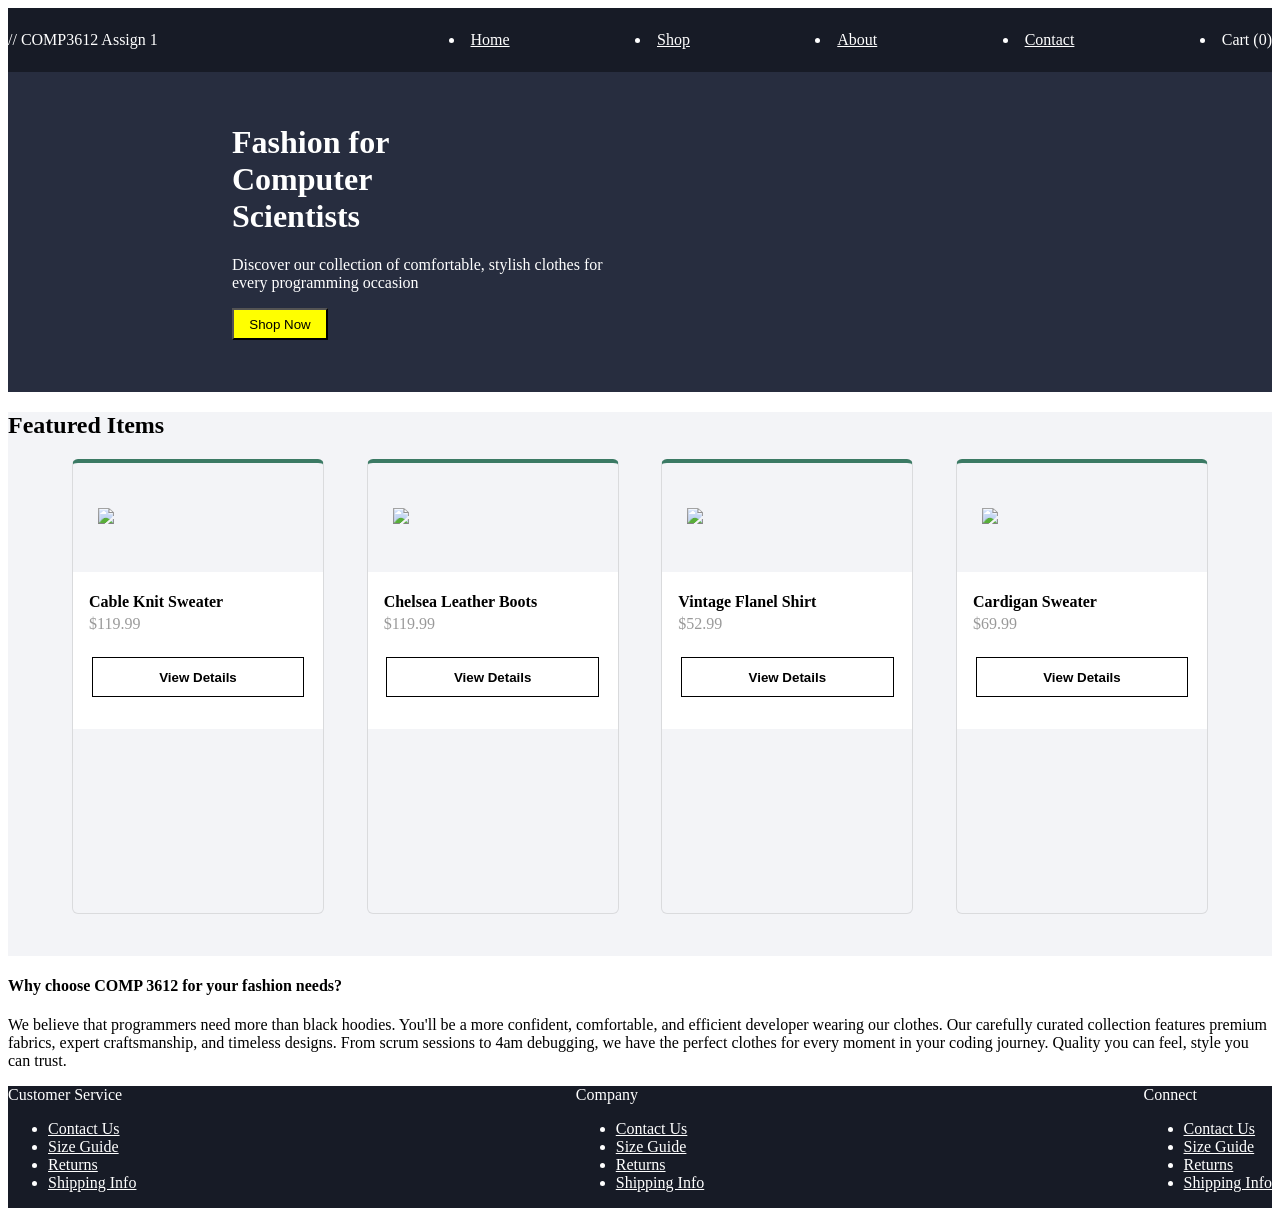
==== index.html @ 97834c59 "fix(card): added white background under image" ====
<!DOCTYPE html>
<html>
  <head>
    <link rel="stylesheet" href="style.css">
    <title>Fashion for Computer Scientists</title>
  </head>
      <header>
        // COMP3612 Assign 1
        <div id="nav-tems">
        <nav>
            <ul>
            </div>
                <li><a href="index.html">Home</a></li>
                <li><a href="index.htnk">Shop</a></li>
                <li><a href="about.html">About</a></li>
                <li><a href="contact.html">Contact</a></li>
                <li><span>Cart (0)</span></li>
            </ul>
    </header>
  <body>
    <div id='intro-card'>
      <h1 class="intro-item">
        <span>Fashion for</span>
        <span>Computer</span>
        <span>Scientists</span>
      </h1>
      <p class="intro-item">
        <span>Discover our collection of comfortable, stylish clothes 
        for</span>
        <span> every programming occasion </span> </p>
        <button class="intro-item">Shop Now</button>
    </div>
      <div id="shop-items">
      <h2>Featured Items</h2>

      <div id="item-cards">
        <div class="card">
          <img src="data/images/003-small-front.png">
          <div class="card-content">
            <h4>Cable Knit Sweater</h4>
            <p>$119.99</p>
            <button class="card-button">View Details</button>
          </div>
        </div>
        <div class="card">
          <img src="data/images/008-small-front.png">
          <div class="card-content">
            <h4>Chelsea Leather Boots</h4>
            <p>$119.99</p>
            <button class="card-button">View Details</button>
          </div>
        </div>
        <div class="card">
          <img src="data/images/011-small-front.png">
          <div class="card-content">
            <h4>Vintage Flanel Shirt</h4>
            <p>$52.99</p>
            <button class="card-button">View Details</button>
          </div>
        </div>
        <div class="card">
          <img src="data/images/009-small-front.png">
          <div class="card-content">
            <h4>Cardigan Sweater</h4>
            <p>$69.99</p>
            <button class="card-button">View Details</button>
          </div>
        </div>
      </div>
    </div>

          <h4>Why choose COMP 3612 for your fashion needs?</h4>
      <p>We believe that programmers need more than black hoodies. You'll be a more confident,
          comfortable, and efficient developer wearing our clothes. Our carefully curated 
          collection features premium fabrics, expert craftsmanship, and timeless designs.
          From scrum sessions to 4am debugging, we have the perfect clothes for every moment
          in your coding journey. Quality you can feel, style you can trust.
      </p>
  </body>
    <footer>
      <div class="footer-label">
        <div class="footer-column">  
          <span>Customer Service</span>
          <div class="footer-nav">
            <nav>
              <ul>
                <li><a href="index.html">Contact Us</a></li>
                <li><a href="index.htnk">Size Guide</a></li>
                <li><a href="about.html">Returns</a></li>
                <li><a href="contact.html">Shipping Info</a></li>
              </ul>
            </nav>
          </div>
        </div>
        <div class="footer-column">
          <span>Company</span>
          <div class="footer-nav">
            <nav>
              <ul>
                <li><a href="index.html">Contact Us</a></li>
                <li><a href="index.htnk">Size Guide</a></li>
                <li><a href="about.html">Returns</a></li>
                <li><a href="contact.html">Shipping Info</a></li>
              </ul>
            </nav>
          </div>
        </div>
          <div class="footer-column">
          <span>Connect</span>
          <div class="footer-nav">
            <nav>
              <ul>
                <li><a href="index.html">Contact Us</a></li>
                <li><a href="index.htnk">Size Guide</a></li>
                <li><a href="about.html">Returns</a></li>
                <li><a href="contact.html">Shipping Info</a></li>
              </ul>
            </nav>
          </div>
        </div>
      </div>
    </footer>
</html>
---- style.css ----
header {
    display: flex;
    justify-content: space-between;
    align-items: center;
    background-color: #171B26;
    height: 4rem;
    color: #ffff;
    a {
        color: #ffff;
    }
}

#intro-card {
    display: flex;
    flex-direction: column;;
    justify-content: center;
    background-color: #272D3F;
    color: #ffff;
    height: 20rem;
    button {
        height: 2rem;
        width: 6rem;
        padding: 7px;
        background-color: yellow;
    }
    button:hover {
        cursor: pointer;
    }
    .intro-item {
        margin-top: 0;
        margin-left: 14rem;
        span {
            display: block;
        }
    }
}

#shop-items {
    background-color: #F3F4F7;
    width: 100%;
    height: 34rem;
}

#item-cards {
    display: flex;
    justify-content: space-between;
    padding: 0 4rem;
}

.card {
    border: 1px solid rgba(0, 0, 0, 0.1);
    border-top: 4px solid #3b7a64;
    border-radius: 6px;
    height: 450px;
    width: 250px;
    display: flex;
    flex-direction: column;
    overflow: hidden;
    img {
        padding-left: 0;
        width: 80%;
        height: auto;
        margin: 0 auto;
        margin-top: 45px;
    }
    h4,p {
        margin-left: 1rem;
    }
}

.card:hover {
    border: solid 1px;
    border-top: 4px solid #D6A419;
}

.card-content {
    display: flex;
    flex-direction: column;
    margin-top: 3rem;
    background-color: #ffff;
    height: 35%;
    button {
        width: 85%;
        height: 40px;
        margin: 8px auto;
        font-weight: bold;
        border: 1px solid;
        border-radius: 0px;
        background-color: white;
    }
    button:hover {
        cursor: pointer;
        background-color: black;
        color: #ffff;
    }
    h4 {
        margin-bottom: 4px;
    }
    p {
        margin-top: 0px;
        color: rgba(0, 0, 0, 0.4);
    }
}

footer {
    background-color: #171B26;
    color: #ffff;
}

.footer-label {
    display: flex;
    justify-content: space-between;
}

.footer-nav {
    a {
        color: #ffff;
    }
}
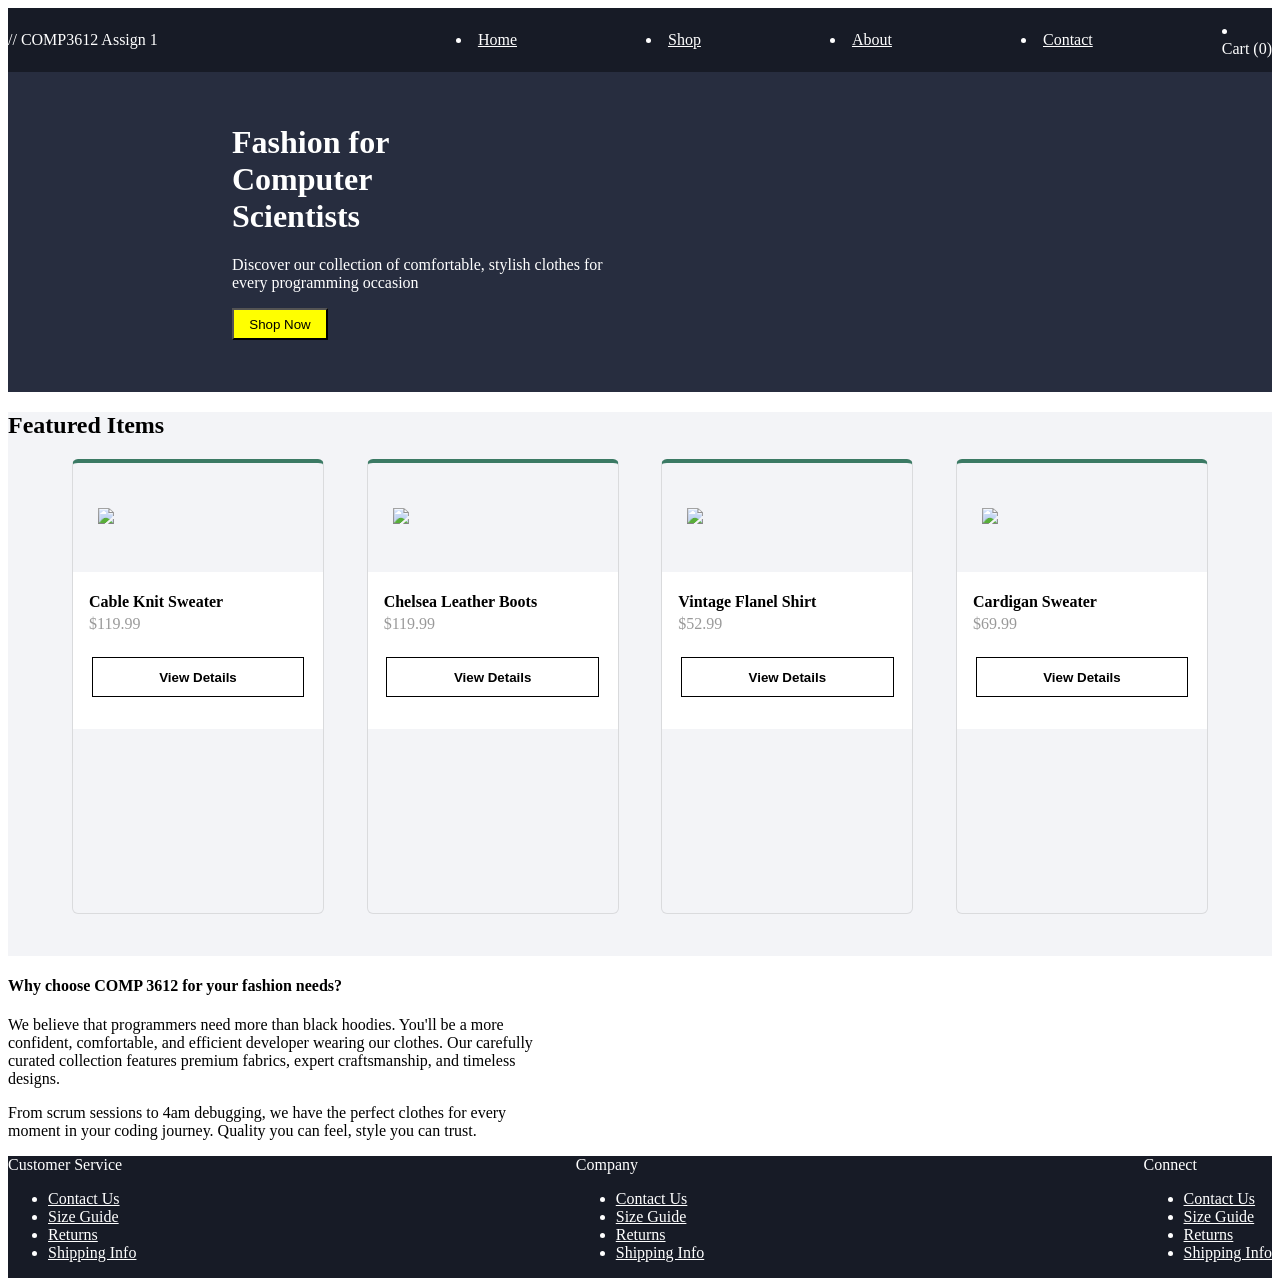
==== commit 818de099: "feat: foramtted text below cards" ====
--- a/index.html
+++ b/index.html
@@ -70,11 +70,20 @@
     </div>
 
           <h4>Why choose COMP 3612 for your fashion needs?</h4>
-      <p>We believe that programmers need more than black hoodies. You'll be a more confident,
-          comfortable, and efficient developer wearing our clothes. Our carefully curated 
-          collection features premium fabrics, expert craftsmanship, and timeless designs.
-          From scrum sessions to 4am debugging, we have the perfect clothes for every moment
-          in your coding journey. Quality you can feel, style you can trust.
+      <span>We believe that programmers need more than black hoodies. You'll be a more
+      </span> 
+      <span>confident,
+          comfortable, and efficient developer wearing our clothes. Our carefully
+      </span>
+      <span> curated 
+          collection features premium fabrics, expert craftsmanship, and timeless
+      </span>
+      <span>designs.</span>
+      <p>
+      <span>From scrum sessions to 4am debugging, we have the perfect clothes for every </span>
+      <span>
+        moment in your coding journey. Quality you can feel, style you can trust.
+      </span>
       </p>
   </body>
     <footer>
--- a/style.css
+++ b/style.css
@@ -7,6 +7,12 @@
     color: #ffff;
     a {
         color: #ffff;
+    }
+}
+
+body {
+    span {
+        display: block;
     }
 }
 
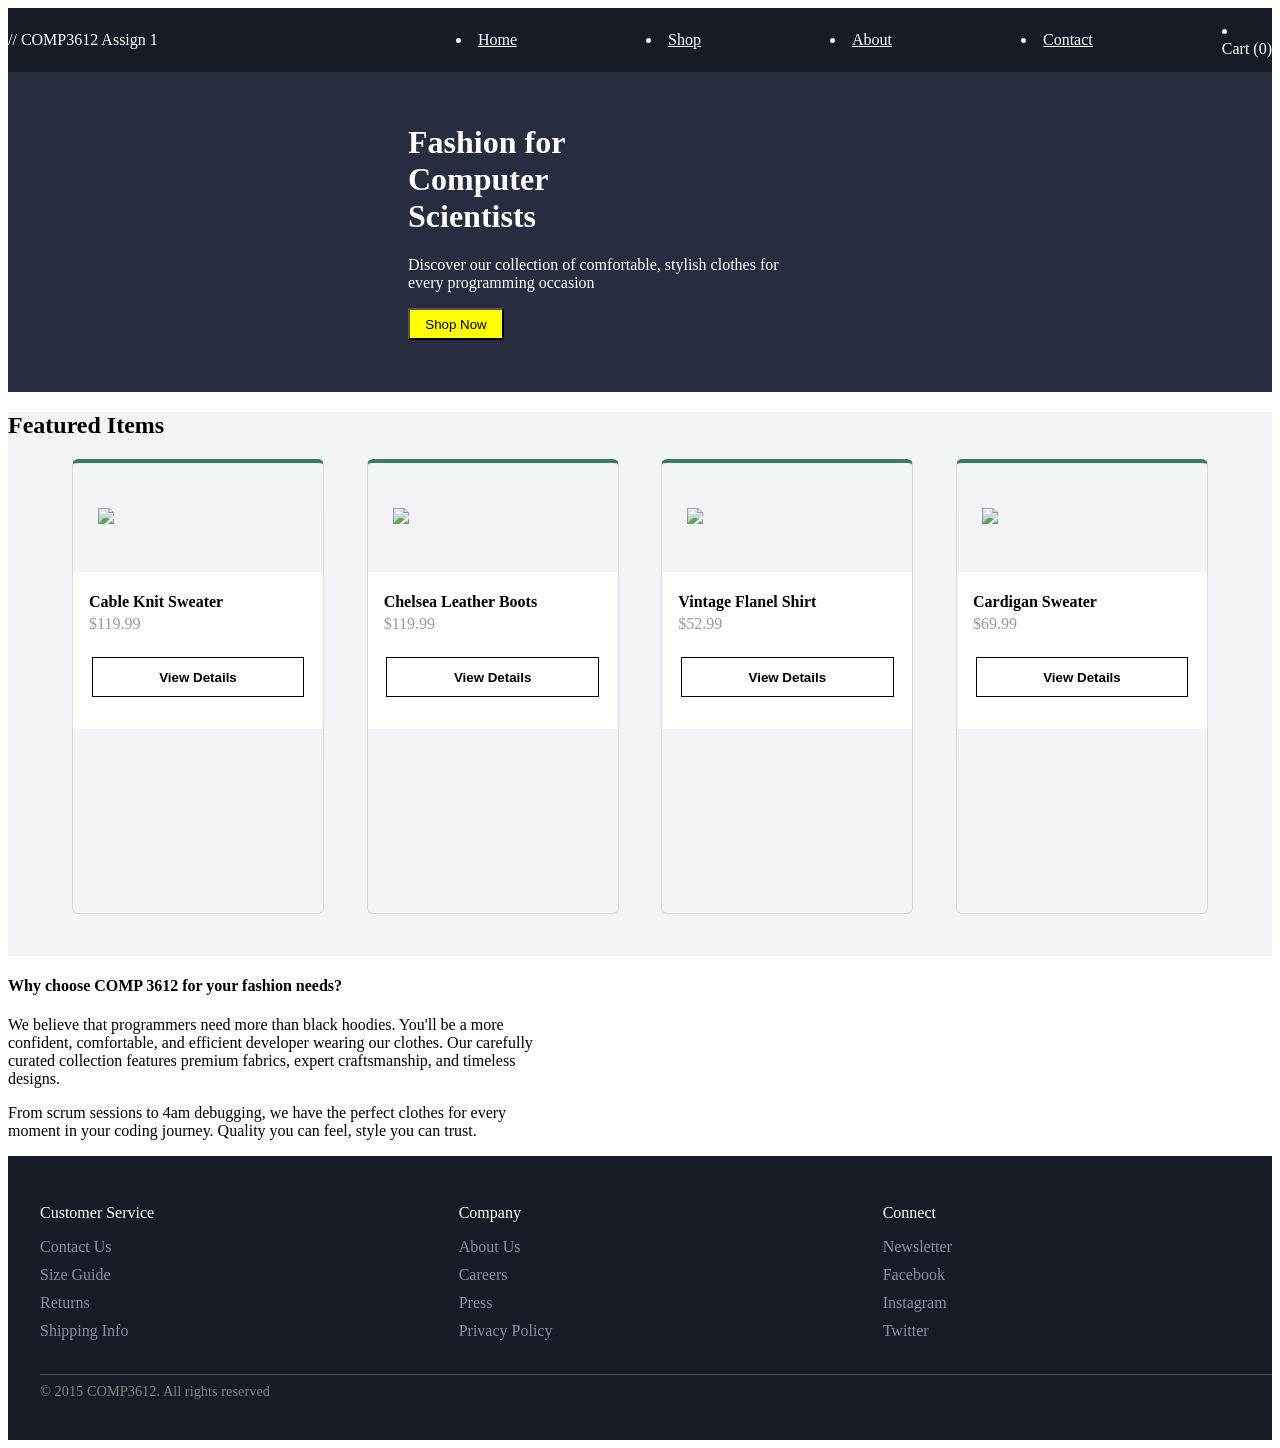
==== commit 4ddc3f3d: "feat(footer): added formatting to footer" ====
--- a/index.html
+++ b/index.html
@@ -106,10 +106,10 @@
           <div class="footer-nav">
             <nav>
               <ul>
-                <li><a href="index.html">Contact Us</a></li>
-                <li><a href="index.htnk">Size Guide</a></li>
-                <li><a href="about.html">Returns</a></li>
-                <li><a href="contact.html">Shipping Info</a></li>
+                <li><a href="index.html">About Us</a></li>
+                <li><a href="index.htnk">Careers</a></li>
+                <li><a href="about.html">Press</a></li>
+                <li><a href="contact.html">Privacy Policy</a></li>
               </ul>
             </nav>
           </div>
@@ -119,14 +119,16 @@
           <div class="footer-nav">
             <nav>
               <ul>
-                <li><a href="index.html">Contact Us</a></li>
-                <li><a href="index.htnk">Size Guide</a></li>
-                <li><a href="about.html">Returns</a></li>
-                <li><a href="contact.html">Shipping Info</a></li>
+                <li><a href="index.html">Newsletter</a></li>
+                <li><a href="index.htnk">Facebook</a></li>
+                <li><a href="about.html">Instagram</a></li>
+                <li><a href="contact.html">Twitter</a></li>
               </ul>
             </nav>
           </div>
         </div>
       </div>
+      <hr class="footer-divider">
+      <span id="copyright">© 2015 COMP3612. All rights reserved</span>
     </footer>
 </html>
--- a/style.css
+++ b/style.css
@@ -34,7 +34,7 @@
     }
     .intro-item {
         margin-top: 0;
-        margin-left: 14rem;
+        margin-left: 25rem;
         span {
             display: block;
         }
@@ -111,6 +111,9 @@
 footer {
     background-color: #171B26;
     color: #ffff;
+    padding-top: 3rem;
+    padding-left: 2rem;
+    padding-bottom: 2.5rem;
 }
 
 .footer-label {
@@ -119,7 +122,31 @@
 }
 
 .footer-nav {
+    padding-right: 20rem;
+    ul {
+        list-style: none;
+        padding: 0;
+    }
+    li {
+        padding-bottom: 10px;
+    }
     a {
-        color: #ffff;
+        color: #8A8FA0;
+        text-decoration: none;
     }
+    a:hover {
+        cursor: pointer;
+        text-decoration: underline;
+    }
+}
+
+.footer-divider {
+    width: 100%;
+    border: none;
+    border-top: 1px solid rgba(255, 255, 255, 0.2);
+}
+
+#copyright {
+    color: grey;
+    font-size: 0.9rem;
 }
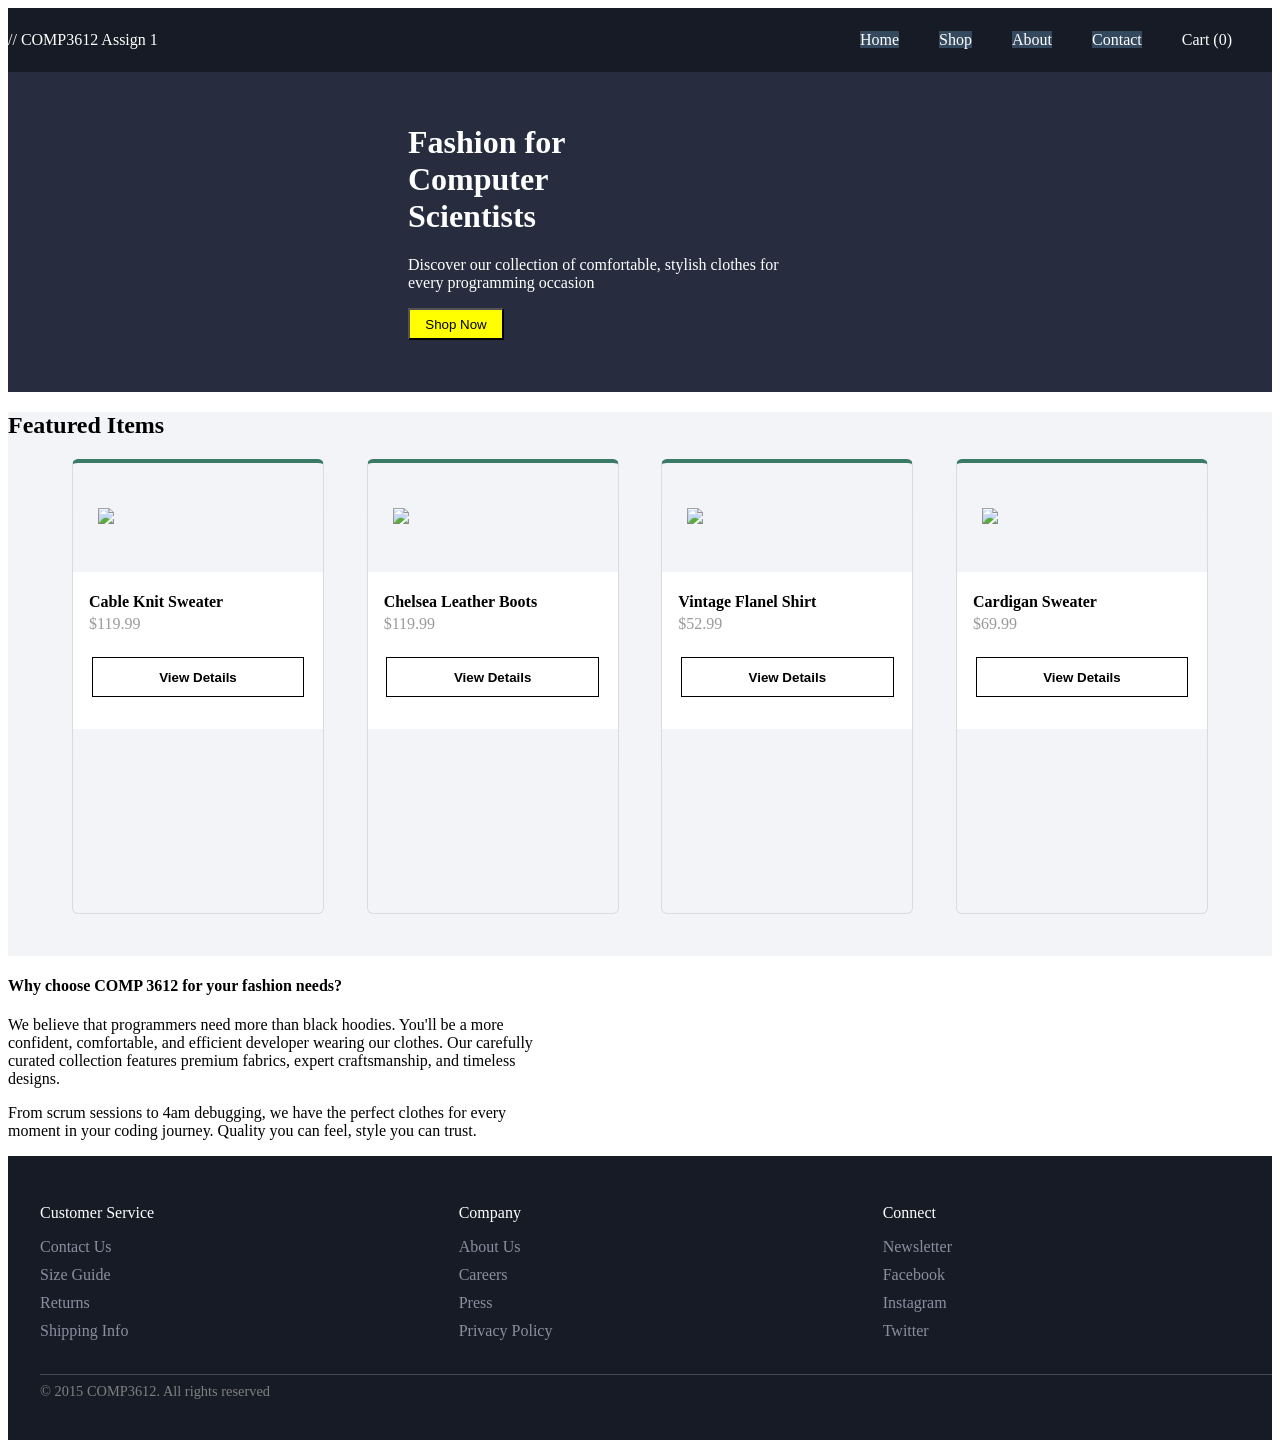
==== commit bb9347b5: "feat(header): header formatting" ====
--- a/index.html
+++ b/index.html
@@ -10,11 +10,13 @@
         <nav>
             <ul>
             </div>
+              <div id="header-nav">
                 <li><a href="index.html">Home</a></li>
                 <li><a href="index.htnk">Shop</a></li>
                 <li><a href="about.html">About</a></li>
                 <li><a href="contact.html">Contact</a></li>
                 <li><span>Cart (0)</span></li>
+              </div>
             </ul>
     </header>
   <body>
--- a/style.css
+++ b/style.css
@@ -7,6 +7,23 @@
     color: #ffff;
     a {
         color: #ffff;
+        text-decoration: none;
+    }
+    a:hover {
+        text-decoration: underline;
+    }
+    li {
+        list-style: none;
+        padding: 0;
+    }
+}
+
+#header-nav {
+    display: flex;
+    gap: 2.5rem;
+    margin-right: 2.5rem;
+    a {
+        background-color: #34495E;
     }
 }
 
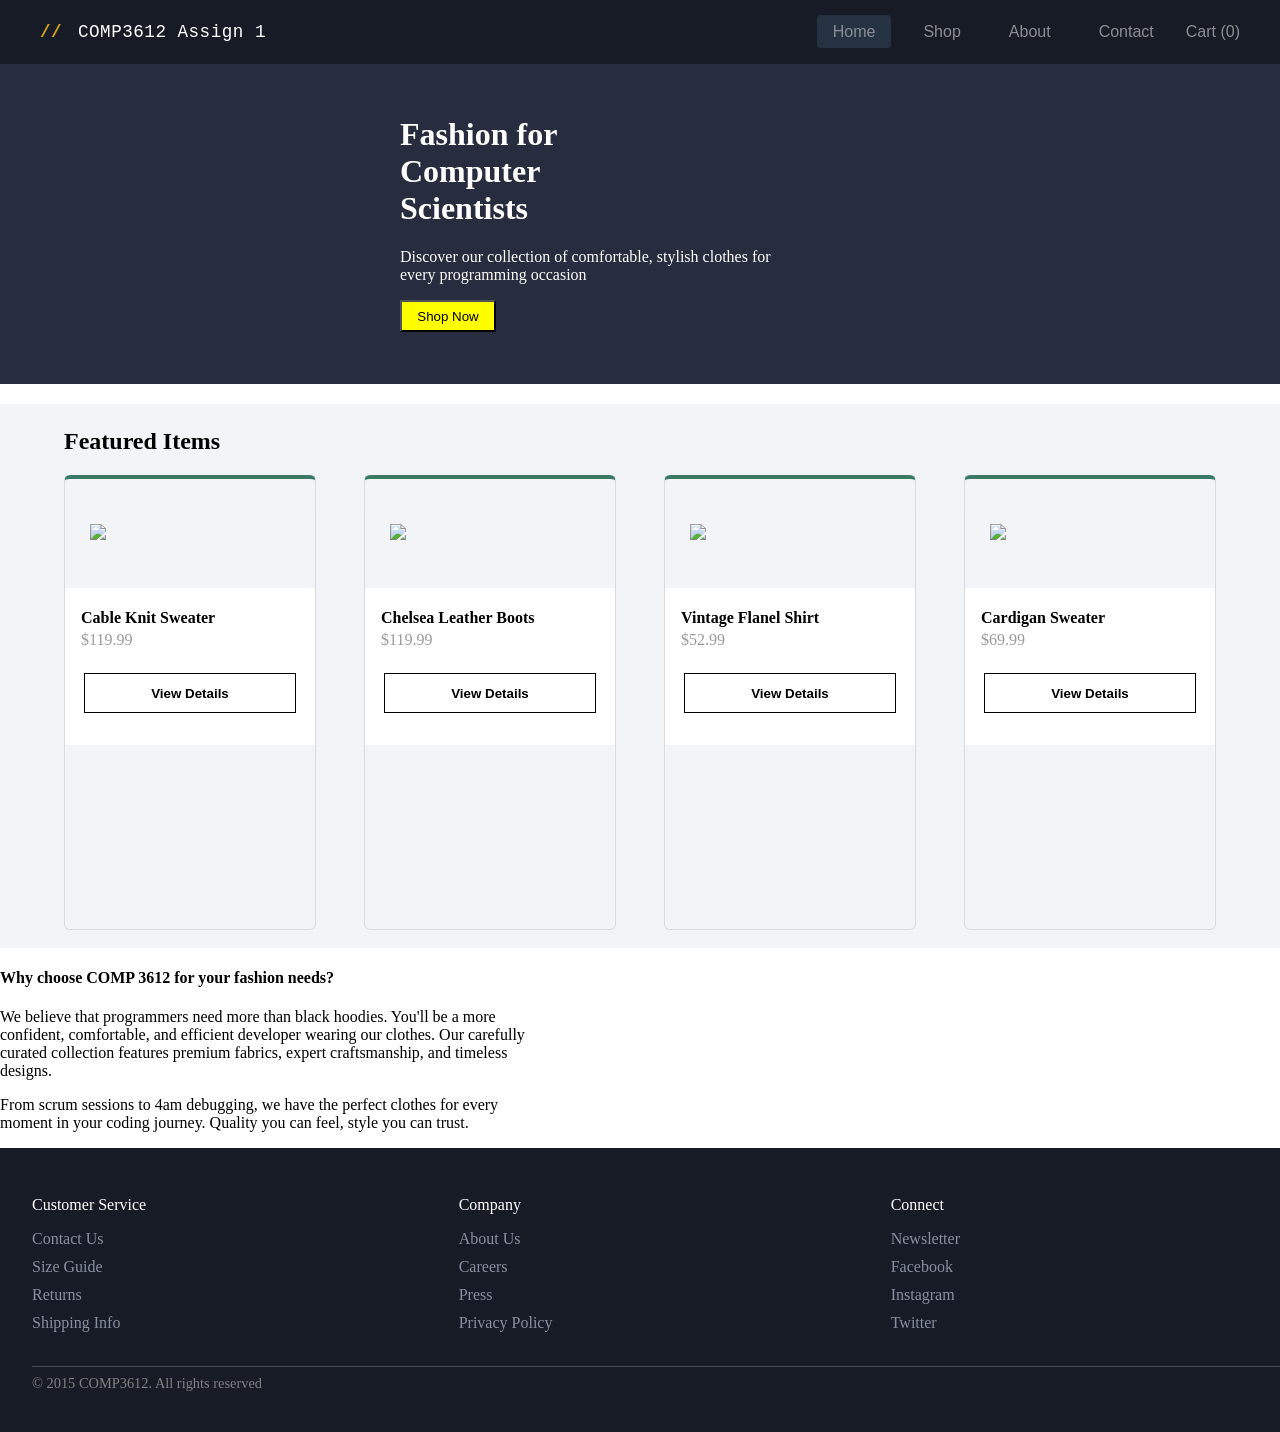
==== commit b52db63c: "feat(proudct): small changes" ====
--- a/index.html
+++ b/index.html
@@ -1,23 +1,26 @@
 <!DOCTYPE html>
 <html>
   <head>
+    <link rel="preconnect" href="https://fonts.googleapis.com">
+    <link rel="preconnect" href="https://fonts.gstatic.com" crossorigin>
+    <link href="https://fonts.googleapis.com/css2?family=Inter:wght@400;500;600;7
+    00&family=Playfair+Display:wght@700&display=swap" rel="stylesheet">
     <link rel="stylesheet" href="style.css">
     <title>Fashion for Computer Scientists</title>
   </head>
       <header>
-        // COMP3612 Assign 1
-        <div id="nav-tems">
+        <div id="header-logo">
+            <span id="logo-slashes">//</span> COMP3612 Assign 1
+        </div>
         <nav>
-            <ul>
-            </div>
-              <div id="header-nav">
-                <li><a href="index.html">Home</a></li>
-                <li><a href="index.htnk">Shop</a></li>
+            <ul id="header-nav">
+                <li><a href="index.html" class="active">Home</a></li>
+                <li><a href="product.html">Shop</a></li>
                 <li><a href="about.html">About</a></li>
                 <li><a href="contact.html">Contact</a></li>
                 <li><span>Cart (0)</span></li>
-              </div>
             </ul>
+        </nav>
     </header>
   <body>
     <div id='intro-card'>
@@ -70,7 +73,7 @@
         </div>
       </div>
     </div>
-
+    <div id="middle-text">
           <h4>Why choose COMP 3612 for your fashion needs?</h4>
       <span>We believe that programmers need more than black hoodies. You'll be a more
       </span> 
@@ -87,6 +90,7 @@
         moment in your coding journey. Quality you can feel, style you can trust.
       </span>
       </p>
+    </div>
   </body>
     <footer>
       <div class="footer-label">
--- a/style.css
+++ b/style.css
@@ -5,8 +5,11 @@
     background-color: #171B26;
     height: 4rem;
     color: #ffff;
+    font-family: sans-serif;
+    padding: 0 2.5rem;
     a {
         color: #ffff;
+        opacity: 50%;
         text-decoration: none;
     }
     a:hover {
@@ -15,19 +18,47 @@
     li {
         list-style: none;
         padding: 0;
-    }
+        span {
+            color: #ffff;
+            opacity: 50%;
+        }
+    }
+}
+
+#header-logo {
+    font-size: 1.1rem;
+    letter-spacing: 0.5px;
+    font-family: monospace;
+}
+
+#logo-slashes {
+    color: #D6A419;
+    font-weight: bold;
+    margin-right: 0.3rem;
+    display: inline;
 }
 
 #header-nav {
     display: flex;
-    gap: 2.5rem;
-    margin-right: 2.5rem;
+    gap: 1rem;
+    margin: 0;
+    padding: 0;
     a {
+        padding: 0.5rem 1rem;
+        border-radius: 4px;
+        transition: background-color 0.2s;
+    }
+    a.active {
         background-color: #34495E;
     }
+    a:hover {
+        text-decoration: none;
+        background-color: #2C3E50;
+    }
 }
 
 body {
+    margin: 0;
     span {
         display: block;
     }
@@ -62,6 +93,10 @@
     background-color: #F3F4F7;
     width: 100%;
     height: 34rem;
+    h2 {
+        padding-top: 1.5rem;
+        padding-left: 4rem;
+    }
 }
 
 #item-cards {
@@ -110,6 +145,7 @@
         border: 1px solid;
         border-radius: 0px;
         background-color: white;
+        font-family: sans-serif;
     }
     button:hover {
         cursor: pointer;
@@ -118,6 +154,7 @@
     }
     h4 {
         margin-bottom: 4px;
+        font-family: serif;
     }
     p {
         margin-top: 0px;
@@ -166,4 +203,495 @@
 #copyright {
     color: grey;
     font-size: 0.9rem;
+}
+
+/* about.html */
+
+#about-card {
+    display: flex;
+    flex-direction: column;;
+    justify-content: center;
+    background-color: #272D3F;
+    color: #ffff;
+    height: 20rem;
+    .intro-item {
+        margin-top: 0;
+        margin-left: 25rem;
+        span {
+            display: block;
+        }
+    }
+}
+
+
+.story-card {
+    display: flex;
+    align-items: center;
+    padding: 2rem 4rem;
+    background-color: #F3F4F7;
+    border-bottom: 1px solid rgba(0, 0, 0, 0.1);
+    h2 {
+        flex: 1;
+        padding-left: 12rem;
+    }
+    p {
+        flex: 2;
+        margin: 0;
+        max-width: 30%;
+        padding-right: 6rem;
+        color: #63676A;
+    }
+}
+
+#value-section h3 {
+    text-align: center;
+    margin-top: 3rem;
+    margin-bottom: 3rem;
+    color: grey;
+}
+
+#value-cards {
+    display: flex;
+    justify-content: center;
+    align-items: center;
+    gap: 1.5rem;
+}
+
+.wide-card {
+    display: flex;
+    flex-direction: column;
+    justify-content: center;
+    height: 250px;
+    width: 350px;
+    padding: 20px;
+    background-color: #F3F4F7;
+    border: 1px solid rgba(0, 0, 0, 0.1);
+    border-radius: 6px;
+}
+
+#team {
+    background-color: #F3F4F7;
+    h3 {
+        padding-top: 5rem;
+    }
+    #main-desc {
+        max-width: 30%;
+        padding-bottom: 2rem;
+    }
+}
+
+#team > * {
+    margin-left: 10%;
+    margin-right: 10%;
+}
+
+.team-card {
+    display: flex;
+    justify-content: space-between;
+    gap: 15px;
+}
+
+.photo-placeholder {
+    background-color: #ffff;
+    margin: 0 auto;
+    height: 350px;
+    width: 100%;
+    display: flex;
+    justify-content: center;
+    align-items: center;
+    border: 1px solid rgba(0, 0, 0, 0.1);
+}
+
+.member-card{
+    width: 400px;
+    #company-title {
+        color: darkgoldenrod;
+    }   
+}
+
+#journey {
+    border-top: 1px solid rgba(0, 0, 0, 0.1);
+    border-bottom: 1px solid rgba(0, 0, 0, 0.1);
+    padding: 1.5rem 1rem;
+}
+
+#journey h3 {
+    text-align: center;
+    margin: 0 0 1.5rem;
+}
+
+#journey ol {
+    box-sizing: border-box;
+    position: relative;
+    width: 30rem;
+    max-width: 100%;
+    margin-left: 40rem; 
+    padding: 0 0 0 1.5rem;
+    list-style: none;
+    border-left: 1px solid #d5d8df;
+}
+
+#journey li {
+    position: relative;
+    margin-bottom: 1.25rem;
+}
+
+#journey li:last-child {
+    margin-bottom: 0;
+}
+
+#journey li::before {
+    content: "";
+    position: absolute;
+    left: -1.85rem;
+    top: 0.2rem;
+    width: 0.6rem;
+    height: 0.6rem;
+    border-radius: 50%;
+    background-color: #d6a419;
+}
+
+.journey-date {
+    color: #3b7a64;
+    font-size: 1rem
+}
+
+#journey li p {
+    margin: 0.3rem 0 0;
+    color: #63676a;
+    font-size: 1rem
+}
+
+#contact {
+    background-color: #F3F4F7;
+    height: 250px;
+    > * {
+        margin-left: 18rem;
+    }
+    h3 {
+        padding-top: 3rem;
+    }
+}
+
+
+.card-container {
+    display: flex;
+    gap: 20px;
+}
+
+.contact-card { 
+    background-color: #ffff ;
+    border: 1px solid rgba(0, 0, 0, 0.1);
+    border-radius: 6px;
+    height: 120px;
+    width: 340px;
+    h4{
+        padding-top: 12px;
+    }
+    h4,p,span {
+        padding-left: 10px;
+        width: 20ch;
+    }
+    span {
+        width: 45ch;
+    }
+    > * {
+        margin: 12px;
+    }
+}
+
+/* product.html */
+
+#product-body {
+    background-color: #F3F4F7;
+    font-family: 'Inter', sans-serif;
+}
+
+#travel-link {
+    background-color: #ffff;
+}
+
+#product-section {
+    display: flex;
+    align-items: stretch;
+    margin-left: 4rem;
+    margin-top: 3rem;
+}
+
+#main-image {
+    height: 650px;
+    width: 100%
+}
+
+#small-images {
+    display: flex;
+    gap: 10px;
+    margin-top: 10px;
+    img {
+        height: 200px;
+        width: 100%
+    }
+}
+
+#Quantity-input {
+    display: block;
+    margin-top: 7px;
+}
+
+#product-desc {
+    max-width: 60ch;
+    margin-bottom: 25px;
+}
+
+.form-btn {
+    padding-top: 15px;
+}
+
+#product-info {
+    padding-left: 4rem;
+    #title {
+        font-size: xx-large;
+        margin-bottom: 4px;
+        max-width: 12ch;
+        font-family: 'Playfair Display', serif;
+        font-weight: 700;
+    }
+}
+
+#size-btns, #color-btns {
+    ul {
+        display: flex;
+        flex-direction: row;
+        list-style: none;
+        gap: 7px;
+        margin: 6px 0 12px;
+        padding: 0;
+    }
+}
+
+#form > label {
+    display: block;
+    font-weight: 550;
+    margin-bottom: 10px;
+}
+
+#size-btns button {
+    width: 33px;
+    height: 33px;
+    padding: 0;
+    border: 1px solid #d5d8df;
+    background-color: #F3F4F7;
+    color: #343943;
+    font-size: 0.7rem;
+}
+
+#size-btns button:hover {
+    cursor: pointer;
+}
+
+
+#color-btns button {
+    width: 20px;
+    height: 20px;
+    padding: 0;
+    border: 1px solid rgba(0, 0, 0, 0.15);
+    border-radius: 50%;
+}
+
+#color-btns button:hover {
+    cursor: pointer;
+}
+
+#cream {
+    background-color: #eee8d9;
+}
+
+#black {
+    background-color: #343943;
+}
+
+#blue {
+    background-color: #14284a;
+}
+
+#red {
+    background-color: #c65c16;
+}
+
+#Quantity-input {
+    box-sizing: border-box;
+    width: 110px;
+    height: 30px;
+    padding: 3px 5px;
+    border: 1px solid #d5d8df;
+    background-color: #fff;
+    font-size: 0.7rem;
+}
+
+.form-btn {
+    display: flex;
+    gap: 11px;
+    padding-top: 15px;
+}
+
+.form-btn button {
+    height: 35px;
+    padding: 4px 10px;
+    border: 1px solid #171b26;
+    margin-top: 12px;
+    font-weight: 600;
+    cursor: pointer;
+}
+
+#add-to-cart {
+    border-color: #d6a419;
+    background-color: #d6a419;
+    color: #171b26;
+}
+
+#wishlist {
+    background-color: #fff;
+    color: #171b26;
+}
+
+.product-divider {
+    margin-top: 1.5rem;
+    width: 100%;
+    border: none;
+    border-top: 1px solid rgba(0, 0, 0, 0.2);
+}
+
+
+#info-selector {
+    display: flex;
+    flex-direction: row;
+    align-items: center;
+    gap: 2.5rem;
+    border-bottom: 1px solid rgba(0, 0, 0, 0.15);
+    position: relative;
+    padding-left: 3.6rem;
+    span {
+        margin-left: 0px;
+        background-color: transparent;
+        cursor: pointer;
+        font-size: 1.05rem;
+        color: #8A8FA0;
+        padding-bottom: 0.75rem;
+        font-family: 'Inter', sans-serif;
+        position: relative;
+    }
+    #selected {
+        color: #0a0a0a;
+    }
+}
+
+#selected{
+    font-weight: 500;
+}
+
+#selected::after {
+    content: '';
+    position: absolute;
+    bottom: -1px;
+    left: 0;
+    right: 0;
+    height: 3px;
+    background-color: #D6A419;
+}
+
+#specs {
+    width: 100%;
+    max-width: 40rem;
+    border-collapse: collapse;
+    font-family: monospace;
+    font-size: 0.75rem;
+}
+
+#specs th,
+#specs td {
+    padding: 1rem;
+    text-align: left;
+    border-bottom: 1px solid rgba(0, 0, 0, 0.1);
+}
+
+#specs th {
+    width: 30%;            
+    font-weight: normal;
+    color: #63676A;
+}
+
+#specs td {
+    color: #171B26;
+}
+
+#specs tr:last-child th,
+#specs tr:last-child td {
+    border-bottom: none;
+}
+
+#selectors {
+    margin-left: 4rem;
+}
+
+#reviews {
+    max-width: 60rem;
+    margin-left: 3.5rem;
+}
+
+#reviews h3 {
+    margin-bottom: 1.5rem;
+}
+
+.review {
+    padding: 1.25rem 0;
+    border-bottom: 1px solid rgba(0, 0, 0, 0.1);
+}
+
+.review:last-child {
+    border-bottom: none;
+}
+
+.review-header {
+    display: flex;
+    align-items: center;
+    gap: 0.75rem;
+    margin-bottom: 0.5rem;
+    font-size: 0.9rem;
+}
+
+.review .stars {
+    display: inline;
+    color: #D6A419;
+    font-size: 0.8rem;
+    letter-spacing: 1px;
+}
+
+.review p {
+    margin: 0;
+    max-width: 70ch;
+    font-size: 0.9rem;
+    line-height: 1.6;
+    color: #343943;
+}
+
+#travel-link {
+    height: 50px;
+    display: flex;
+    align-items: center;
+    background-color: #ffff;
+    span {
+        margin-left: 4rem;
+        font-size: 0.85rem;
+        color: #8A8FA0;
+        font-family: 'Playfair Display', serif;
+        font-weight: 300;
+    }
+}
+
+#main-review {
+    color: #D3A71C;
+}
+
+#price {
+    font-size: x-large;
 }
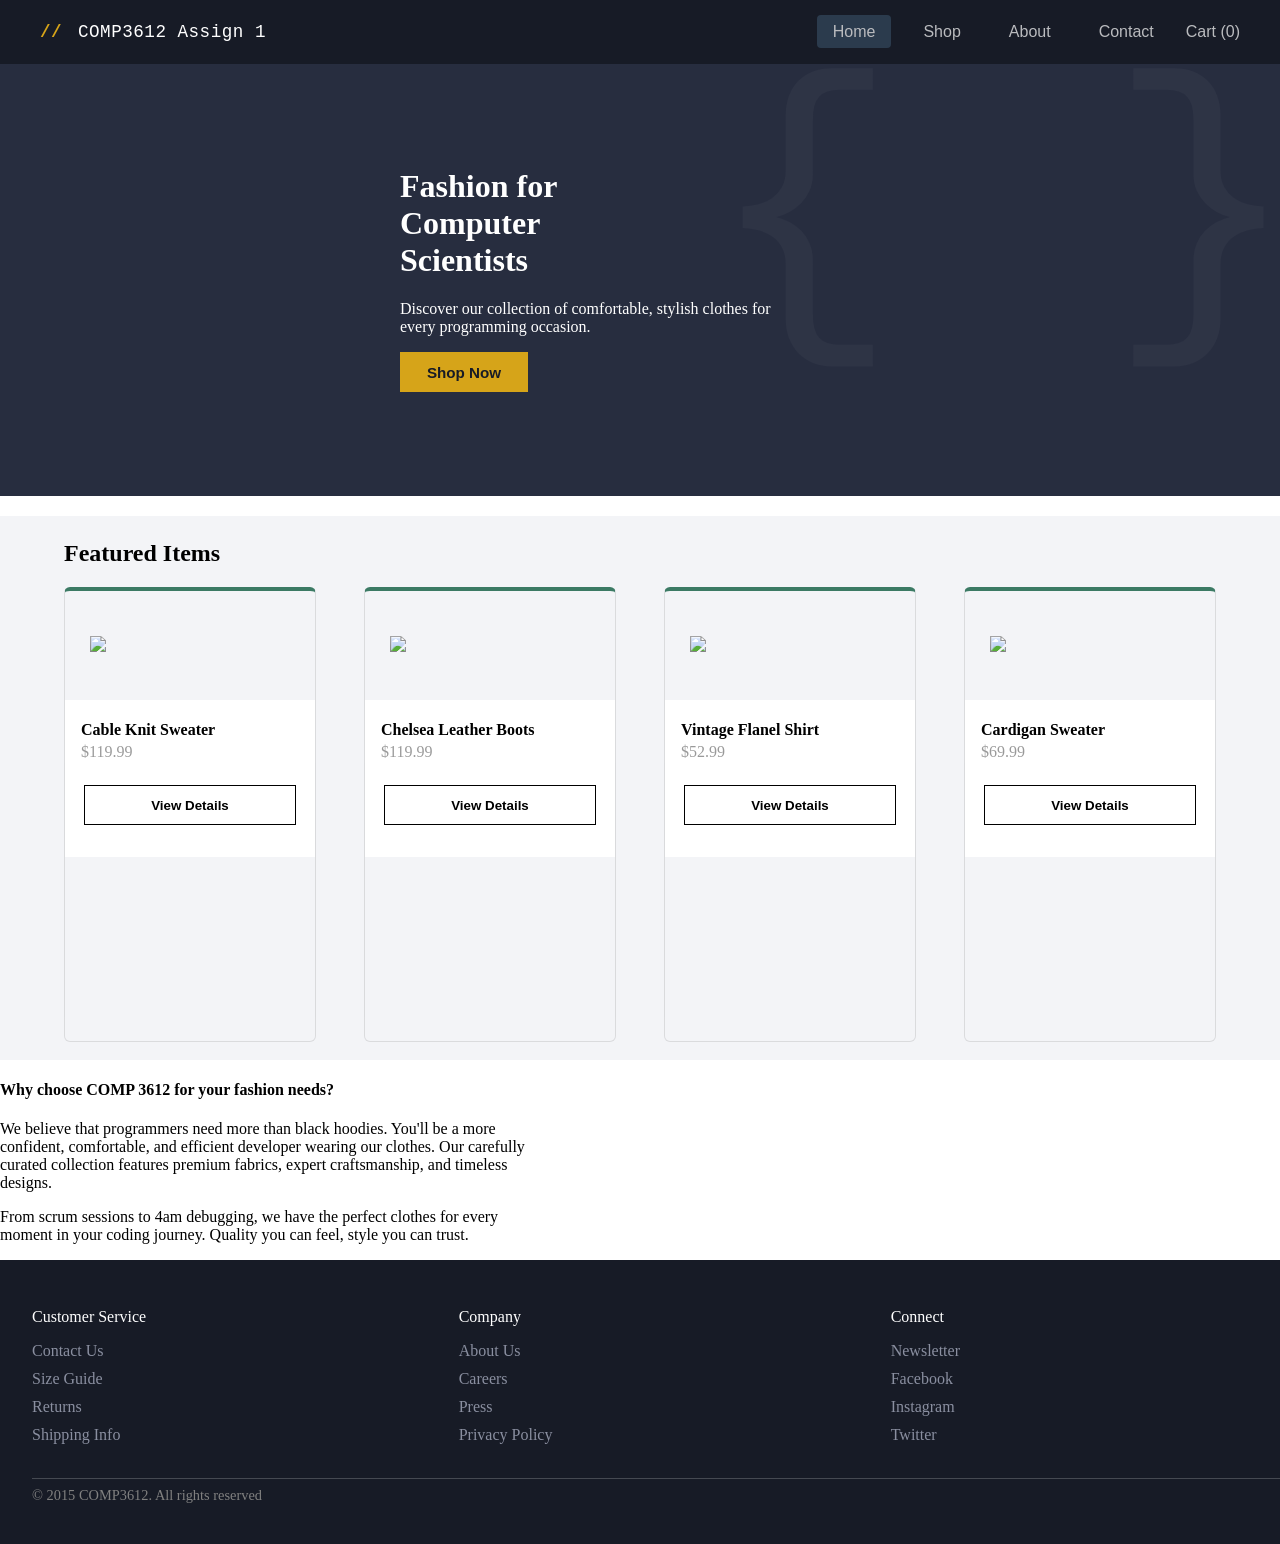
==== commit ac07f492: "feat(home): added curly braces" ====
--- a/index.html
+++ b/index.html
@@ -24,16 +24,21 @@
     </header>
   <body>
     <div id='intro-card'>
+      <div class="intro-background-braces">
+        <span class="left-brace">{</span>
+        <span class="right-brace">}</span>
+      </div>
       <h1 class="intro-item">
         <span>Fashion for</span>
         <span>Computer</span>
         <span>Scientists</span>
       </h1>
       <p class="intro-item">
-        <span>Discover our collection of comfortable, stylish clothes 
+        <span>Discover our collection of comfortable, stylish clothes
         for</span>
-        <span> every programming occasion </span> </p>
-        <button class="intro-item">Shop Now</button>
+        <span> every programming occasion.</span>
+      </p>
+      <button class="intro-item">Shop Now</button>
     </div>
       <div id="shop-items">
       <h2>Featured Items</h2>
--- a/style.css
+++ b/style.css
@@ -9,7 +9,7 @@
     padding: 0 2.5rem;
     a {
         color: #ffff;
-        opacity: 50%;
+        opacity: 70%;
         text-decoration: none;
     }
     a:hover {
@@ -20,7 +20,7 @@
         padding: 0;
         span {
             color: #ffff;
-            opacity: 50%;
+            opacity: 70%;
         }
     }
 }
@@ -66,27 +66,63 @@
 
 #intro-card {
     display: flex;
-    flex-direction: column;;
+    flex-direction: column;
     justify-content: center;
     background-color: #272D3F;
     color: #ffff;
-    height: 20rem;
+    height: 27rem;
+    position: relative;
+    overflow: hidden;
+    h1 {
+        font-family: serif;
+    }
     button {
-        height: 2rem;
-        width: 6rem;
-        padding: 7px;
-        background-color: yellow;
+        height: 2.5rem;
+        width: 8rem;
+        padding: 0;
+        background-color: #D6A419;
+        border: none;
+        color: #171B26;
+        font-weight: 600;
+        font-size: 0.95rem;
     }
     button:hover {
         cursor: pointer;
+        background-color: #c59515;
     }
     .intro-item {
         margin-top: 0;
         margin-left: 25rem;
+        z-index: 2;
+        position: relative;
         span {
             display: block;
         }
     }
+}
+
+.intro-background-braces {
+    position: absolute;
+    width: 101.5%;
+    height: 70%;
+    top: 0;
+    font-size: 20rem;
+    font-family: monospace;
+    color: rgba(255, 255, 255, 0.03);
+}
+
+.left-brace {
+    position: absolute;
+    right: 25rem;
+    top: 50%;
+    transform: translateY(-50%);
+}
+
+.right-brace {
+    position: absolute;
+    right: 0;
+    top: 50%;
+    transform: translateY(-50%);
 }
 
 #shop-items {
@@ -467,6 +503,9 @@
         margin: 6px 0 12px;
         padding: 0;
     }
+    input[type="radio"] {
+        display: none;
+    }
 }
 
 #form > label {
@@ -475,7 +514,8 @@
     margin-bottom: 10px;
 }
 
-#size-btns button {
+#size-btns label {
+    display: inline-block;
     width: 33px;
     height: 33px;
     padding: 0;
@@ -483,27 +523,54 @@
     background-color: #F3F4F7;
     color: #343943;
     font-size: 0.7rem;
-}
-
-#size-btns button:hover {
     cursor: pointer;
-}
-
-
-#color-btns button {
+    text-align: center;
+    line-height: 33px;
+}
+
+#size-btns label:hover {
+    background-color: #e8e9ec;
+}
+
+#size-btns input[type="radio"]:checked + label {
+    background-color: #171B26;
+    color: #ffffff;
+    border-color: #171B26;
+}
+
+#color-btns label {
+    display: inline-block;
     width: 20px;
     height: 20px;
     padding: 0;
     border: 1px solid rgba(0, 0, 0, 0.15);
     border-radius: 50%;
-}
-
-#color-btns button:hover {
     cursor: pointer;
 }
 
-#cream {
+#color-btns label:hover {
+    opacity: 0.8;
+}
+
+#color-btns input[type="radio"]:checked + label {
+    border: 3px solid #171B26;
+    box-shadow: 0 0 0 2px #ffffff, 0 0 0 4px #171B26;
+}
+
+#color-btns label[for="color-cream"] {
     background-color: #eee8d9;
+}
+
+#color-btns label[for="color-black"] {
+    background-color: #343943;
+}
+
+#color-btns label[for="color-blue"] {
+    background-color: #14284a;
+}
+
+#color-btns label[for="color-red"] {
+    background-color: #c65c16;
 }
 
 #black {
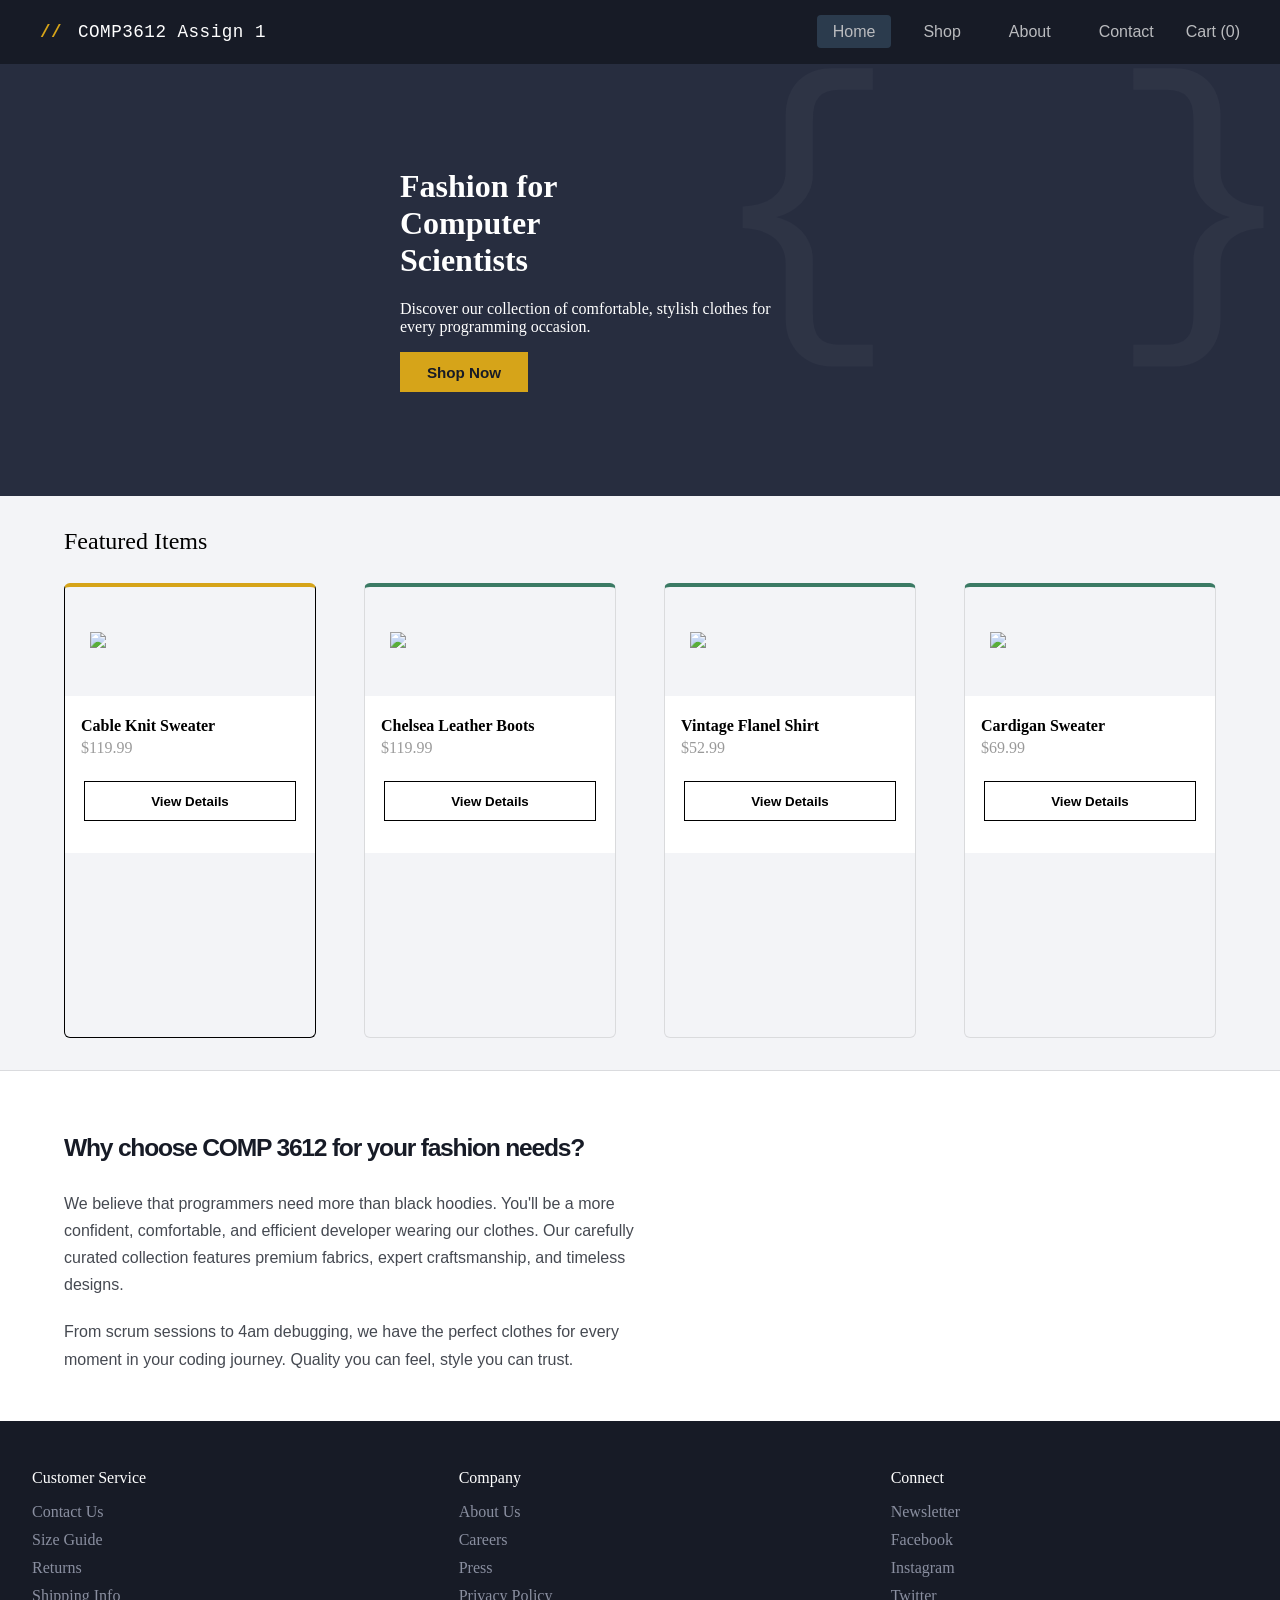
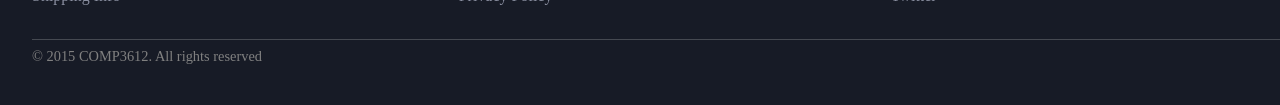
==== commit dfdc7ffe: "finished assin 1" ====
--- a/index.html
+++ b/index.html
@@ -44,12 +44,12 @@
       <h2>Featured Items</h2>
 
       <div id="item-cards">
-        <div class="card">
+        <div class="card" id="sweater">
           <img src="data/images/003-small-front.png">
           <div class="card-content">
             <h4>Cable Knit Sweater</h4>
             <p>$119.99</p>
-            <button class="card-button">View Details</button>
+            <a href="product.html"><button class="card-button">View Details</button></a>
           </div>
         </div>
         <div class="card">
--- a/style.css
+++ b/style.css
@@ -73,6 +73,7 @@
     height: 27rem;
     position: relative;
     overflow: hidden;
+    margin-bottom: 0;
     h1 {
         font-family: serif;
     }
@@ -97,10 +98,14 @@
         position: relative;
         span {
             display: block;
+            #assignment {
+                color: #81929C;
+            }
         }
     }
 }
 
+/*intial prompt used: add curly braces to the background of the header and align them to the left like this [Image #2] */
 .intro-background-braces {
     position: absolute;
     width: 101.5%;
@@ -129,9 +134,15 @@
     background-color: #F3F4F7;
     width: 100%;
     height: 34rem;
+    padding-bottom: 30px;
+    border-bottom: 1px solid rgba(0, 0, 0, 0.1);
+    margin-top: 0;
     h2 {
-        padding-top: 1.5rem;
+        padding-top: 2rem;
         padding-left: 4rem;
+        padding-bottom: 0.5rem;
+        font-weight: 500;
+        margin-top: 0;
     }
 }
 
@@ -162,7 +173,7 @@
     }
 }
 
-.card:hover {
+#sweater {
     border: solid 1px;
     border-top: 4px solid #D6A419;
 }
@@ -173,6 +184,10 @@
     margin-top: 3rem;
     background-color: #ffff;
     height: 35%;
+    a {
+        display: inline-flex;
+        text-decoration: none;
+    }
     button {
         width: 85%;
         height: 40px;
@@ -198,6 +213,35 @@
     }
 }
 
+#middle-text {
+    margin: 4rem 4rem 3rem;
+    max-width: 1200px;
+    color: #171B26;
+
+    h4 {
+        margin: 0 0 1.75rem;
+        font-size: clamp(1.54rem, 1.82vw, 2.8rem);
+        line-height: 1.08;
+        font-weight: 700;
+        letter-spacing: -0.05em;
+        font-family: 'Inter', sans-serif;
+    }
+
+    span, p {
+        display: block;
+        font-size: 1rem;
+        line-height: 1.7;
+        color: rgba(23, 27, 38, 0.8);
+        font-family: 'Inter', sans-serif;
+        font-weight: 400;
+        margin: 0;
+    }
+
+    p {
+        margin-top: 1.25rem;
+    }
+}
+
 footer {
     background-color: #171B26;
     color: #ffff;
@@ -250,12 +294,22 @@
     background-color: #272D3F;
     color: #ffff;
     height: 20rem;
+    h1 {
+        font-family: 'Playfair Display', serif;
+        font-size: 3.5rem;
+        font-weight: 700;
+        margin-bottom: 1rem;
+    }
     .intro-item {
         margin-top: 0;
         margin-left: 25rem;
         span {
             display: block;
         }
+    }
+    p {
+        color: #81929C;
+        font-size: 1.25rem;
     }
 }
 
@@ -269,6 +323,7 @@
     h2 {
         flex: 1;
         padding-left: 12rem;
+        font-family: Georgia, serif;
     }
     p {
         flex: 2;
@@ -276,6 +331,7 @@
         max-width: 30%;
         padding-right: 6rem;
         color: #63676A;
+        font-family: Georgia, serif;
     }
 }
 
@@ -284,40 +340,76 @@
     margin-top: 3rem;
     margin-bottom: 3rem;
     color: grey;
+    font-family: Georgia, serif;
 }
 
 #value-cards {
     display: flex;
-    justify-content: center;
+    justify-content: flex-start;
     align-items: center;
     gap: 1.5rem;
+    margin-left: 6rem;
 }
 
 .wide-card {
     display: flex;
     flex-direction: column;
-    justify-content: center;
+    justify-content: flex-start;
     height: 250px;
     width: 350px;
     padding: 20px;
     background-color: #F3F4F7;
     border: 1px solid rgba(0, 0, 0, 0.1);
     border-radius: 6px;
+    font-family: Georgia, serif;
+    .card-icon {
+        width: 40px;
+        height: 40px;
+        background-color: #171B26;
+        color: #D6A419;
+        display: flex;
+        align-items: center;
+        justify-content: center;
+        font-size: 1.2rem;
+        font-weight: 600;
+        margin-bottom: 1rem;
+        border-radius: 4px;
+    }
+    label {
+        font-family: Georgia, serif;
+        font-weight: 600;
+        margin-bottom: 0.5rem;
+    }
+    p {
+        font-family: Georgia, serif;
+        margin: 0;
+        line-height: 1.6;
+    }
 }
 
 #team {
     background-color: #F3F4F7;
+    padding-bottom: 25px;
     h3 {
         padding-top: 5rem;
+        font-size: 2rem;
+        font-weight: 600;
+        color: #171B26;
+        margin-bottom: 1rem;
+        font-family: Georgia, serif;
     }
     #main-desc {
-        max-width: 30%;
+        max-width: 50%;
         padding-bottom: 2rem;
+        color: #63676A;
+        font-size: 1rem;
+        line-height: 1.6;
+        font-family: Georgia, serif;
     }
 }
 
 #team > * {
-    margin-left: 10%;
+    margin-left: 6rem;
     margin-right: 10%;
 }
 
@@ -340,20 +432,31 @@
 
 .member-card{
     width: 400px;
+    font-family: Georgia, serif;
+    h4 {
+        font-family: Georgia, serif;
+    }
     #company-title {
         color: darkgoldenrod;
-    }   
-}
-
+        font-family: Georgia, serif;
+    }
+    p {
+        font-family: Georgia, serif;
+    }
+}
+
+/*prompt use: change the font and style in the journey section to look like this [Image #1] dont change the size or the format just the style */
 #journey {
     border-top: 1px solid rgba(0, 0, 0, 0.1);
     border-bottom: 1px solid rgba(0, 0, 0, 0.1);
     padding: 1.5rem 1rem;
+    font-family: Georgia, serif;
 }
 
 #journey h3 {
     text-align: center;
     margin: 0 0 1.5rem;
+    font-family: Georgia, serif;
 }
 
 #journey ol {
@@ -361,7 +464,7 @@
     position: relative;
     width: 30rem;
     max-width: 100%;
-    margin-left: 40rem; 
+    margin-left: 25rem;
     padding: 0 0 0 1.5rem;
     list-style: none;
     border-left: 1px solid #d5d8df;
@@ -389,23 +492,26 @@
 
 .journey-date {
     color: #3b7a64;
-    font-size: 1rem
+    font-size: 1rem;
+    font-family: Georgia, serif;
 }
 
 #journey li p {
     margin: 0.3rem 0 0;
     color: #63676a;
-    font-size: 1rem
+    font-size: 1rem;
+    font-family: Georgia, serif;
 }
 
 #contact {
     background-color: #F3F4F7;
     height: 250px;
     > * {
-        margin-left: 18rem;
+        margin-left: 6rem;
     }
     h3 {
         padding-top: 3rem;
+        font-family: Georgia, serif;
     }
 }
 
@@ -415,18 +521,21 @@
     gap: 20px;
 }
 
-.contact-card { 
+.contact-card {
     background-color: #ffff ;
     border: 1px solid rgba(0, 0, 0, 0.1);
     border-radius: 6px;
     height: 120px;
     width: 340px;
+    font-family: Georgia, serif;
     h4{
         padding-top: 12px;
+        font-family: Georgia, serif;
     }
     h4,p,span {
         padding-left: 10px;
         width: 20ch;
+        font-family: Georgia, serif;
     }
     span {
         width: 45ch;
@@ -441,10 +550,6 @@
 #product-body {
     background-color: #F3F4F7;
     font-family: 'Inter', sans-serif;
-}
-
-#travel-link {
-    background-color: #ffff;
 }
 
 #product-section {
@@ -749,7 +854,7 @@
     span {
         margin-left: 4rem;
         font-size: 0.85rem;
-        color: #8A8FA0;
+        color: #0f0f0f;
         font-family: 'Playfair Display', serif;
         font-weight: 300;
     }
